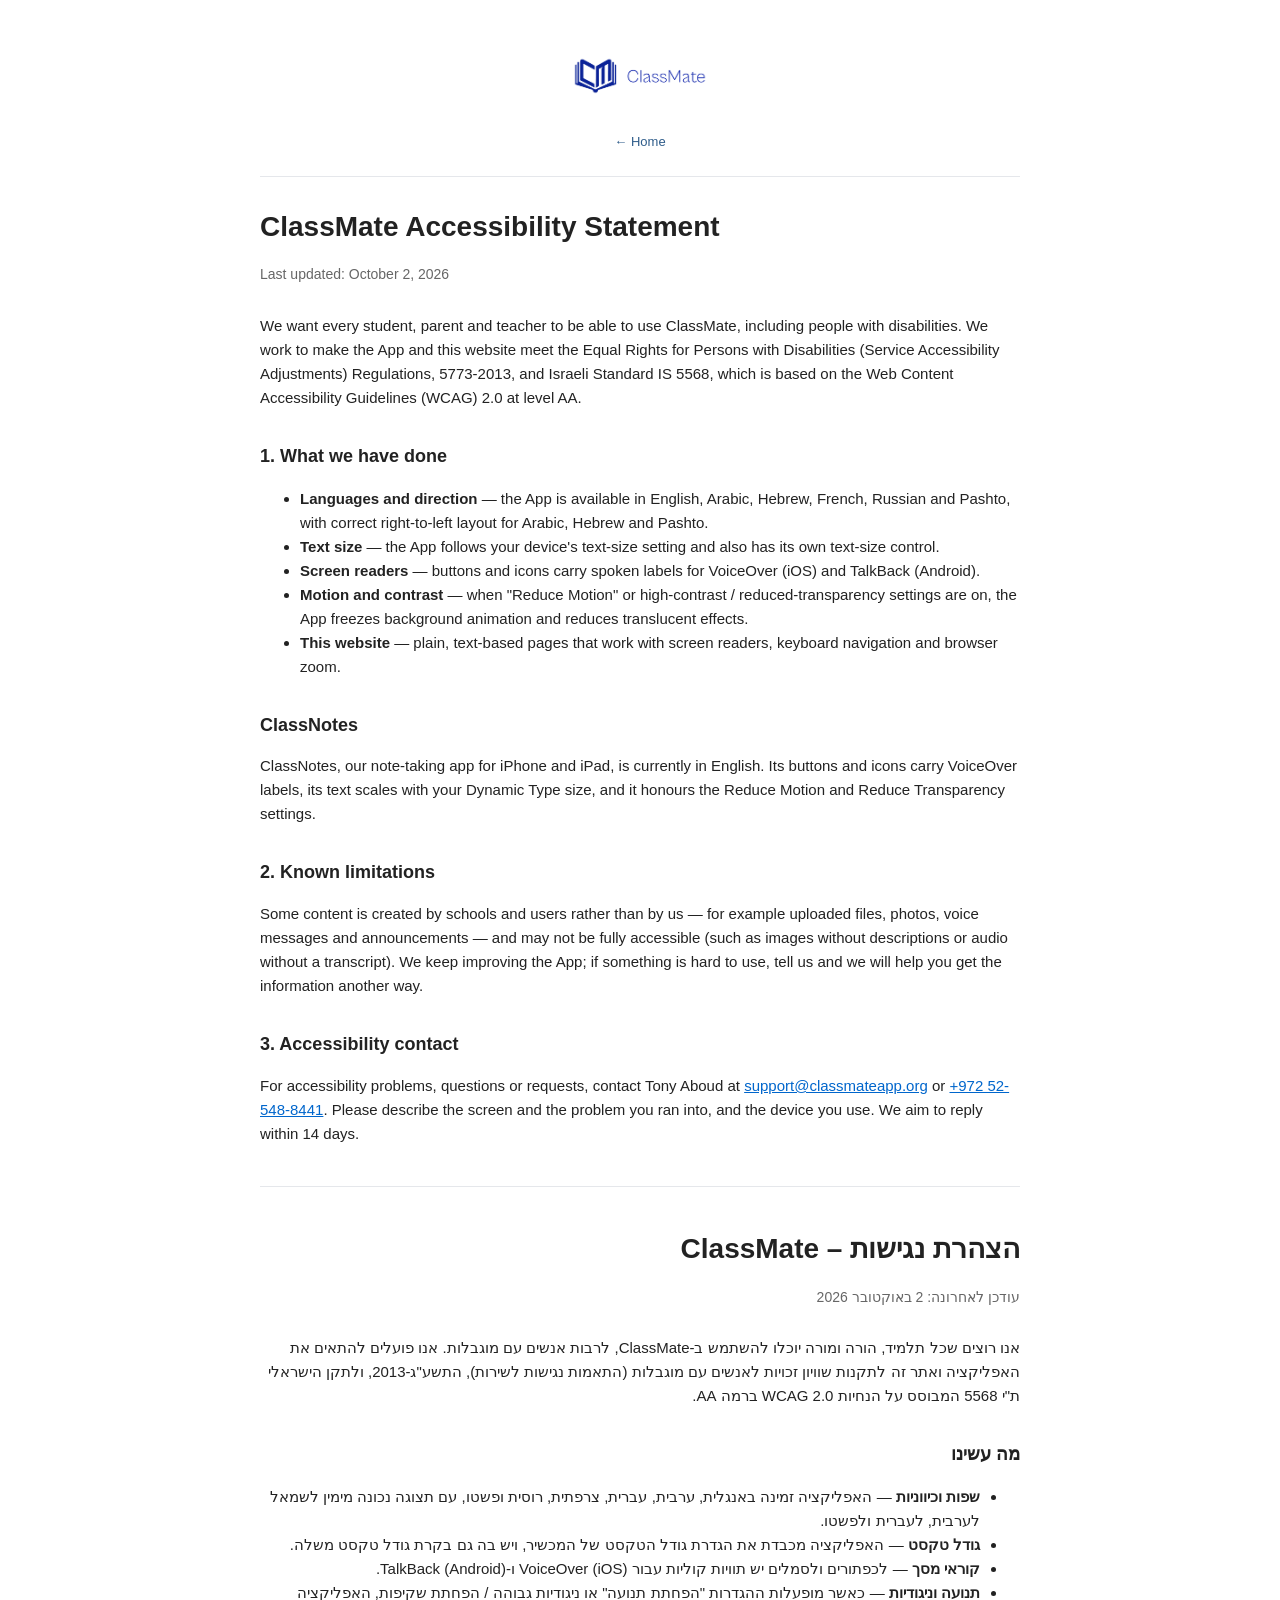
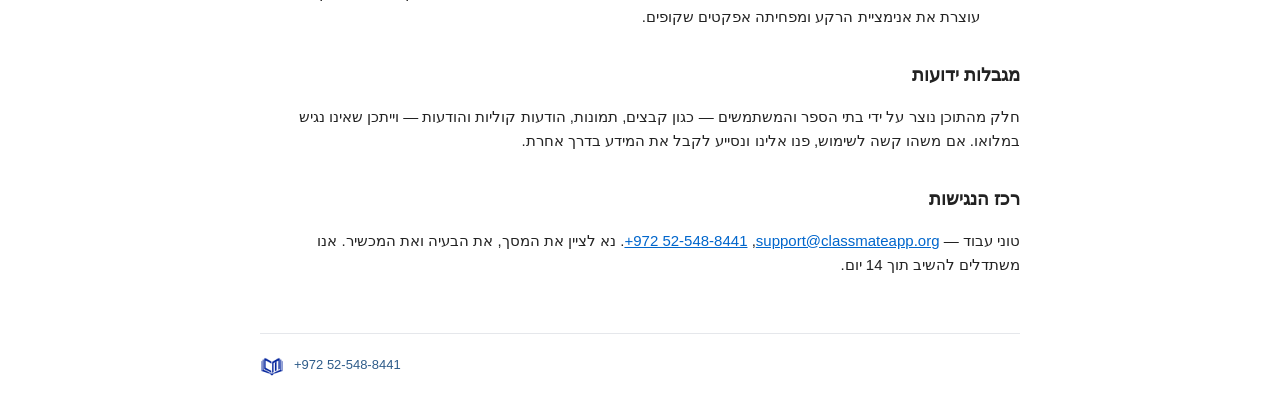
==== accessibility.html @ fc5b0567 "Add accessibility statement (English + Hebrew), link it from the landing page Co-Authored-By: Claude" ====
<!DOCTYPE html>
<html lang="en">
<head>
  <meta charset="utf-8">
  <meta name="viewport" content="width=device-width,initial-scale=1">
  <title>ClassMate — Accessibility Statement</title>
  <style>
    body { font-family: -apple-system, BlinkMacSystemFont, "Segoe UI", Helvetica, Arial, sans-serif; max-width: 760px; margin: 40px auto; padding: 0 20px; line-height: 1.6; color: #222; }
    .brand { text-align: center; margin-bottom: 28px; padding-bottom: 22px; border-bottom: 1px solid #e5e7eb; }
    .brand img.logo { display: block; margin: 0 auto 16px; max-height: 72px; max-width: 90%; height: auto; width: auto; }
    .brand a.home { font-size: 13px; color: #2E5C8A; text-decoration: none; }
    .brand a.home:hover { text-decoration: underline; }
    .site-footer { margin-top: 56px; padding-top: 20px; border-top: 1px solid #e5e7eb; display: flex; align-items: center; flex-wrap: wrap; gap: 10px; font-size: 13px; color: #666; }
    .site-footer .footer-icon { width: 24px; height: 24px; }
    .site-footer .sep { color: #c4c4c4; }
    .site-footer a { color: #2E5C8A; text-decoration: none; }
    .site-footer a:hover { text-decoration: underline; }
    h1 { font-size: 28px; margin-bottom: 6px; }
    h2 { font-size: 18px; margin-top: 32px; }
    .updated { color: #666; font-size: 14px; margin-bottom: 28px; }
    p, li { font-size: 15px; }
    a { color: #0066cc; }
    [lang="he"] { direction: rtl; text-align: right; }
    hr { border: 0; border-top: 1px solid #e5e7eb; margin: 40px 0; }
  </style>
</head>
<body>
<div class="brand">
  <img class="logo" src="logo-cm-v2.png" alt="ClassMate">
  <a class="home" href="index.html">← Home</a>
</div>
<h1>ClassMate Accessibility Statement</h1>
<p class="updated">Last updated: October 2, 2026</p>

<p>We want every student, parent and teacher to be able to use ClassMate, including people with disabilities. We work to make the App and this website meet the Equal Rights for Persons with Disabilities (Service Accessibility Adjustments) Regulations, 5773-2013, and Israeli Standard IS 5568, which is based on the Web Content Accessibility Guidelines (WCAG) 2.0 at level AA.</p>

<h2>1. What we have done</h2>
<ul>
  <li><strong>Languages and direction</strong> — the App is available in English, Arabic, Hebrew, French, Russian and Pashto, with correct right-to-left layout for Arabic, Hebrew and Pashto.</li>
  <li><strong>Text size</strong> — the App follows your device's text-size setting and also has its own text-size control.</li>
  <li><strong>Screen readers</strong> — buttons and icons carry spoken labels for VoiceOver (iOS) and TalkBack (Android).</li>
  <li><strong>Motion and contrast</strong> — when "Reduce Motion" or high-contrast / reduced-transparency settings are on, the App freezes background animation and reduces translucent effects.</li>
  <li><strong>This website</strong> — plain, text-based pages that work with screen readers, keyboard navigation and browser zoom.</li>
</ul>

<h2 id="classnotes">ClassNotes</h2>
<p>ClassNotes, our note-taking app for iPhone and iPad, is currently in English. Its buttons and icons carry VoiceOver labels, its text scales with your Dynamic Type size, and it honours the Reduce Motion and Reduce Transparency settings.</p>

<h2>2. Known limitations</h2>
<p>Some content is created by schools and users rather than by us — for example uploaded files, photos, voice messages and announcements — and may not be fully accessible (such as images without descriptions or audio without a transcript). We keep improving the App; if something is hard to use, tell us and we will help you get the information another way.</p>

<h2>3. Accessibility contact</h2>
<p>For accessibility problems, questions or requests, contact Tony Aboud at <a href="mailto:support@classmateapp.org">support@classmateapp.org</a> or <a href="tel:+972525488441">+972 52-548-8441</a>. Please describe the screen and the problem you ran into, and the device you use. We aim to reply within 14 days.</p>

<hr>

<div lang="he">
  <h1>הצהרת נגישות – ClassMate</h1>
  <p class="updated">עודכן לאחרונה: 2 באוקטובר 2026</p>
  <p>אנו רוצים שכל תלמיד, הורה ומורה יוכלו להשתמש ב-ClassMate, לרבות אנשים עם מוגבלות. אנו פועלים להתאים את האפליקציה ואתר זה לתקנות שוויון זכויות לאנשים עם מוגבלות (התאמות נגישות לשירות), התשע"ג-2013, ולתקן הישראלי ת"י 5568 המבוסס על הנחיות WCAG 2.0 ברמה AA.</p>
  <h2>מה עשינו</h2>
  <ul>
    <li><strong>שפות וכיווניות</strong> — האפליקציה זמינה באנגלית, ערבית, עברית, צרפתית, רוסית ופשטו, עם תצוגה נכונה מימין לשמאל לערבית, לעברית ולפשטו.</li>
    <li><strong>גודל טקסט</strong> — האפליקציה מכבדת את הגדרת גודל הטקסט של המכשיר, ויש בה גם בקרת גודל טקסט משלה.</li>
    <li><strong>קוראי מסך</strong> — לכפתורים ולסמלים יש תוויות קוליות עבור VoiceOver (iOS) ו-TalkBack (Android).</li>
    <li><strong>תנועה וניגודיות</strong> — כאשר מופעלות ההגדרות "הפחתת תנועה" או ניגודיות גבוהה / הפחתת שקיפות, האפליקציה עוצרת את אנימציית הרקע ומפחיתה אפקטים שקופים.</li>
  </ul>
  <h2>מגבלות ידועות</h2>
  <p>חלק מהתוכן נוצר על ידי בתי הספר והמשתמשים — כגון קבצים, תמונות, הודעות קוליות והודעות — וייתכן שאינו נגיש במלואו. אם משהו קשה לשימוש, פנו אלינו ונסייע לקבל את המידע בדרך אחרת.</p>
  <h2>רכז הנגישות</h2>
  <p>טוני עבוד — <a href="mailto:support@classmateapp.org">support@classmateapp.org</a>, <a href="tel:+972525488441" dir="ltr">+972 52-548-8441</a>. נא לציין את המסך, את הבעיה ואת המכשיר. אנו משתדלים להשיב תוך 14 יום.</p>
</div>

<footer class="site-footer">
  <img src="icon-cm-v2.png" alt="" class="footer-icon">
  <a href="tel:+972525488441">+972 52-548-8441</a>
</footer>
</body>
</html>
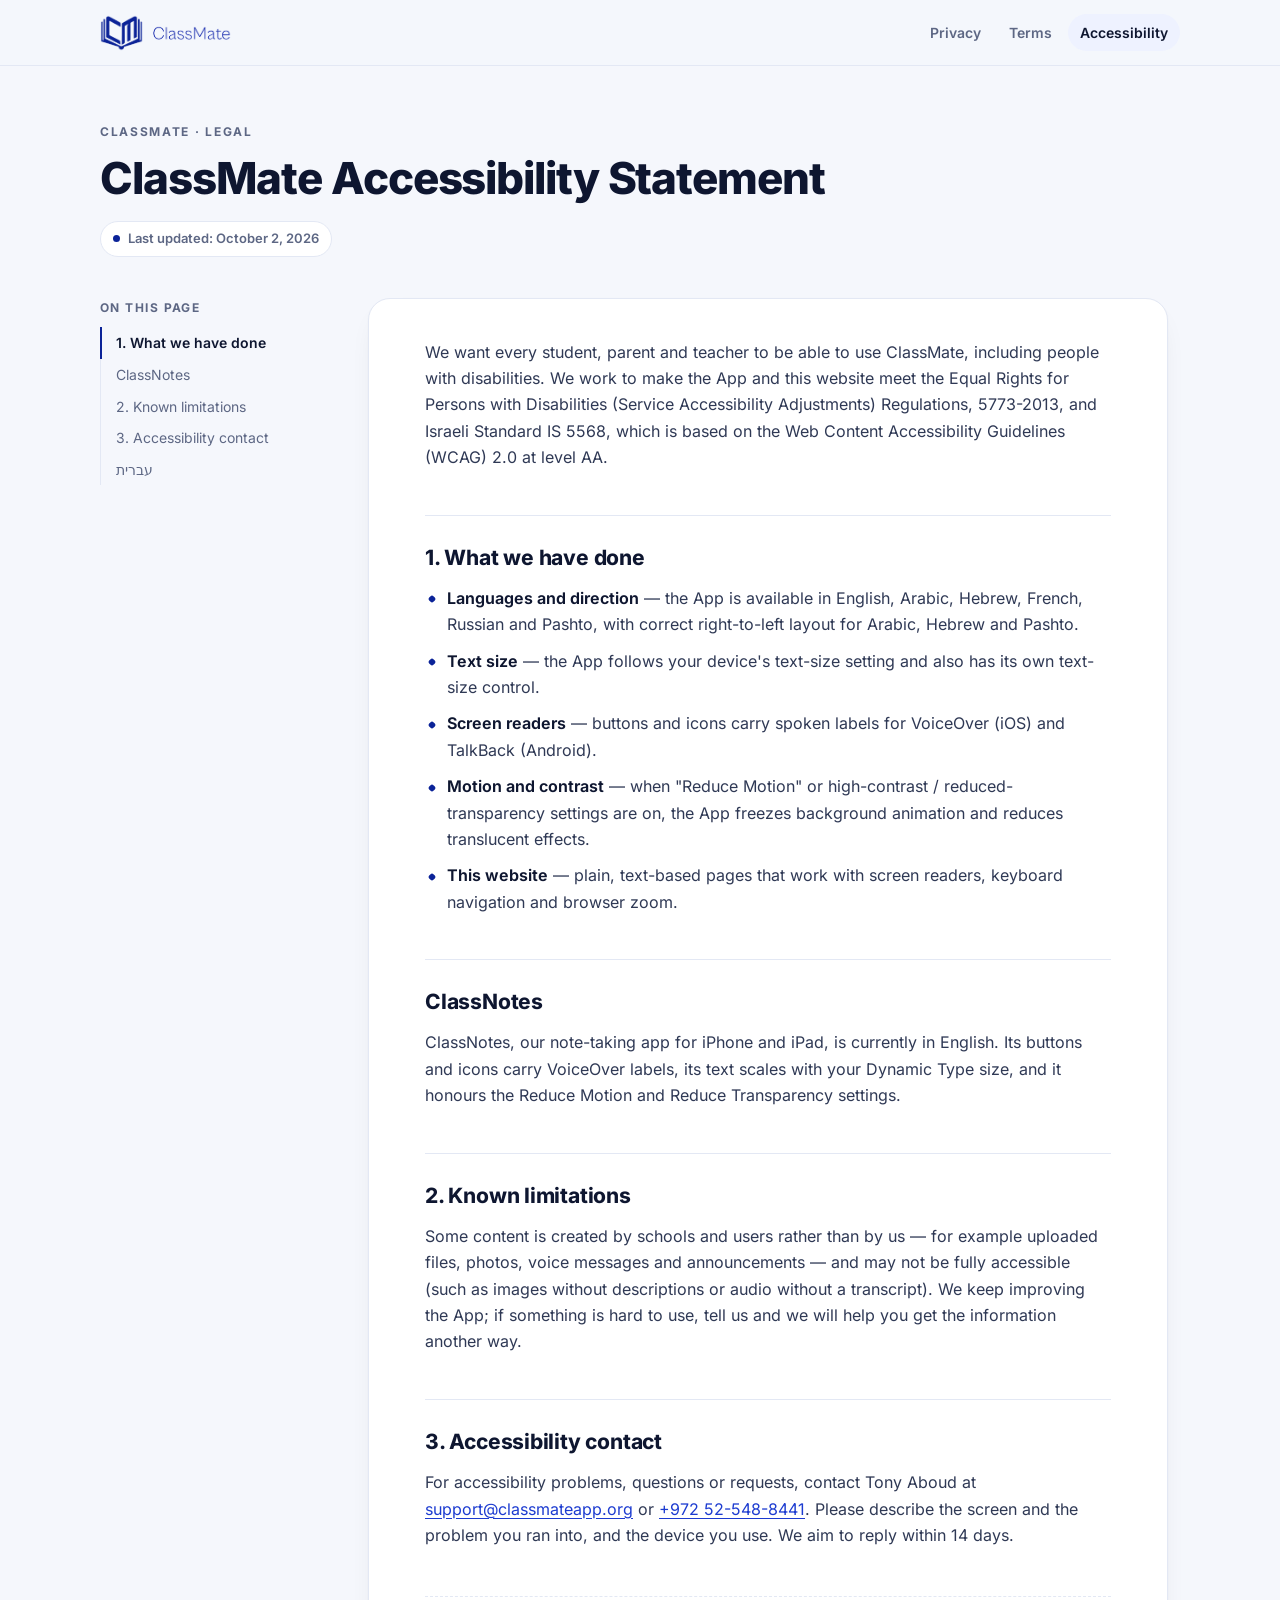
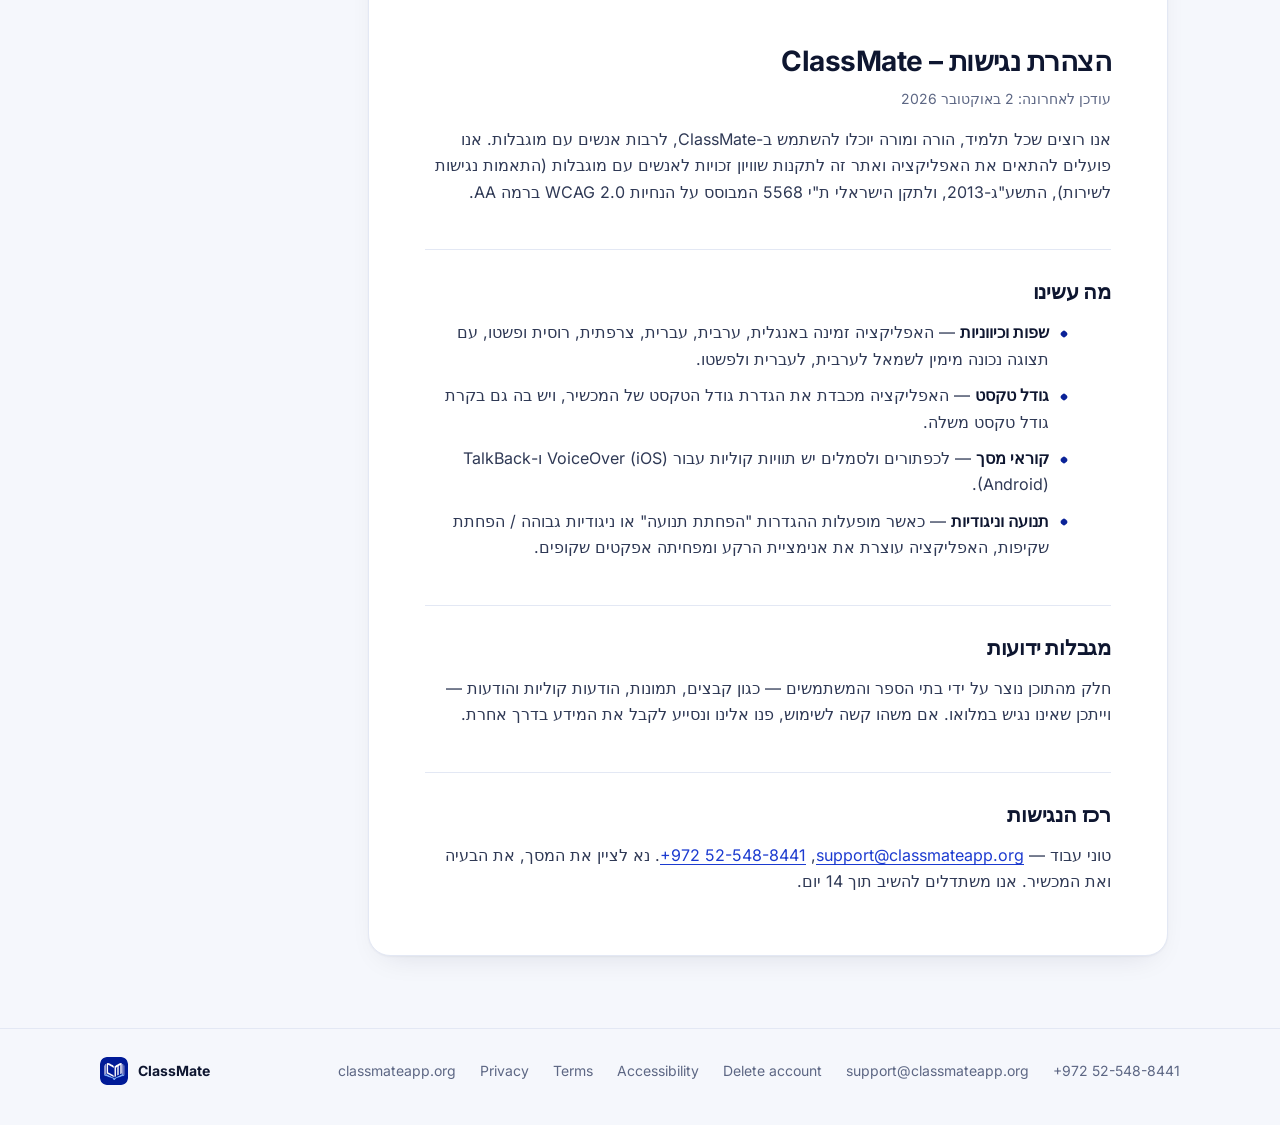
==== commit 5cab8240: "Redesign legal pages; support@classmateapp.org as the only contact Shared site.css/site.js shell (In" ====
--- a/accessibility.html
+++ b/accessibility.html
@@ -3,35 +3,35 @@
 <head>
   <meta charset="utf-8">
   <meta name="viewport" content="width=device-width,initial-scale=1">
-  <title>ClassMate — Accessibility Statement</title>
-  <style>
-    body { font-family: -apple-system, BlinkMacSystemFont, "Segoe UI", Helvetica, Arial, sans-serif; max-width: 760px; margin: 40px auto; padding: 0 20px; line-height: 1.6; color: #222; }
-    .brand { text-align: center; margin-bottom: 28px; padding-bottom: 22px; border-bottom: 1px solid #e5e7eb; }
-    .brand img.logo { display: block; margin: 0 auto 16px; max-height: 72px; max-width: 90%; height: auto; width: auto; }
-    .brand a.home { font-size: 13px; color: #2E5C8A; text-decoration: none; }
-    .brand a.home:hover { text-decoration: underline; }
-    .site-footer { margin-top: 56px; padding-top: 20px; border-top: 1px solid #e5e7eb; display: flex; align-items: center; flex-wrap: wrap; gap: 10px; font-size: 13px; color: #666; }
-    .site-footer .footer-icon { width: 24px; height: 24px; }
-    .site-footer .sep { color: #c4c4c4; }
-    .site-footer a { color: #2E5C8A; text-decoration: none; }
-    .site-footer a:hover { text-decoration: underline; }
-    h1 { font-size: 28px; margin-bottom: 6px; }
-    h2 { font-size: 18px; margin-top: 32px; }
-    .updated { color: #666; font-size: 14px; margin-bottom: 28px; }
-    p, li { font-size: 15px; }
-    a { color: #0066cc; }
-    [lang="he"] { direction: rtl; text-align: right; }
-    hr { border: 0; border-top: 1px solid #e5e7eb; margin: 40px 0; }
-  </style>
+  <title>ClassMate Accessibility Statement · ClassMate</title>
+  <meta name="description" content="How ClassMate works to be usable by everyone, and how to reach our accessibility contact.">
+  <meta name="theme-color" content="#f5f7fc" media="(prefers-color-scheme: light)">
+  <meta name="theme-color" content="#080d1e" media="(prefers-color-scheme: dark)">
+  <link rel="icon" href="app-icon.png">
+  <link rel="apple-touch-icon" href="app-icon.png">
+  <link rel="stylesheet" href="site.css">
 </head>
 <body>
-<div class="brand">
-  <img class="logo" src="logo-cm-v2.png" alt="ClassMate">
-  <a class="home" href="index.html">← Home</a>
-</div>
-<h1>ClassMate Accessibility Statement</h1>
-<p class="updated">Last updated: October 2, 2026</p>
-
+<header class="bar">
+  <div class="bar-in">
+    <a class="wordmark" href="index.html" aria-label="ClassMate legal home">
+      <img class="on-light" src="logo-wordmark.png" alt="ClassMate" width="131" height="36">
+      <img class="on-dark" src="logo-wordmark-dark.png" alt="ClassMate" width="131" height="36">
+    </a>
+    <nav aria-label="Legal pages"><a href="privacy.html">Privacy</a><a href="terms.html">Terms</a><a href="accessibility.html" aria-current="page">Accessibility</a></nav>
+  </div>
+</header>
+<main class="wrap">
+  <div class="doc-head">
+    <p class="eyebrow">ClassMate · Legal</p>
+    <h1>ClassMate Accessibility Statement</h1>
+    <p class="stamp">Last updated: October 2, 2026</p>
+  </div>
+  <div class="layout">
+    <aside class="toc" hidden><p>On this page</p></aside>
+    <div>
+      <details class="toc-m" hidden><summary>On this page</summary></details>
+      <article>
 <p>We want every student, parent and teacher to be able to use ClassMate, including people with disabilities. We work to make the App and this website meet the Equal Rights for Persons with Disabilities (Service Accessibility Adjustments) Regulations, 5773-2013, and Israeli Standard IS 5568, which is based on the Web Content Accessibility Guidelines (WCAG) 2.0 at level AA.</p>
 
 <h2>1. What we have done</h2>
@@ -70,10 +70,22 @@
   <h2>רכז הנגישות</h2>
   <p>טוני עבוד — <a href="mailto:support@classmateapp.org">support@classmateapp.org</a>, <a href="tel:+972525488441" dir="ltr">+972 52-548-8441</a>. נא לציין את המסך, את הבעיה ואת המכשיר. אנו משתדלים להשיב תוך 14 יום.</p>
 </div>
-
-<footer class="site-footer">
-  <img src="icon-cm-v2.png" alt="" class="footer-icon">
-  <a href="tel:+972525488441">+972 52-548-8441</a>
+      </article>
+    </div>
+  </div>
+</main>
+<footer class="foot">
+  <div class="foot-in">
+    <span class="foot-brand"><img src="app-icon.png" alt="" width="28" height="28">ClassMate</span>
+    <a href="https://classmateapp.org/">classmateapp.org</a>
+    <a href="privacy.html">Privacy</a>
+    <a href="terms.html">Terms</a>
+    <a href="accessibility.html">Accessibility</a>
+    <a href="delete-account.html">Delete account</a>
+    <a href="mailto:support@classmateapp.org">support@classmateapp.org</a>
+    <a href="tel:+972525488441" dir="ltr">+972 52-548-8441</a>
+  </div>
 </footer>
+<script src="site.js" defer></script>
 </body>
 </html>
--- a/site.css
+++ b/site.css
@@ -0,0 +1,236 @@
+/* ClassMate legal pages. Inter is self-hosted (SIL OFL 1.1, see fonts/OFL-Inter.txt). */
+@font-face {
+  font-family: 'Inter';
+  font-style: normal;
+  font-display: swap;
+  font-weight: 100 900;
+  src: url('fonts/inter-latin-ext-wght-normal.woff2') format('woff2');
+  unicode-range: U+0100-02BA,U+02BD-02C5,U+02C7-02CC,U+02CE-02D7,U+02DD-02FF,U+0304,U+0308,U+0329,U+1D00-1DBF,U+1E00-1E9F,U+1EF2-1EFF,U+2020,U+20A0-20AB,U+20AD-20C0,U+2113,U+2C60-2C7F,U+A720-A7FF;
+}
+@font-face {
+  font-family: 'Inter';
+  font-style: normal;
+  font-display: swap;
+  font-weight: 100 900;
+  src: url('fonts/inter-latin-wght-normal.woff2') format('woff2');
+  unicode-range: U+0000-00FF,U+0131,U+0152-0153,U+02BB-02BC,U+02C6,U+02DA,U+02DC,U+0304,U+0308,U+0329,U+2000-206F,U+20AC,U+2122,U+2191,U+2193,U+2212,U+2215,U+FEFF,U+FFFD;
+}
+
+:root {
+  color-scheme: light dark;
+  --paper: #f5f7fc;
+  --surface: #ffffff;
+  --ink: #0e1630;
+  --body: #2f3955;
+  --muted: #5d6784;
+  --line: #e3e8f4;
+  --brand: #0b2398;
+  --brand-ink: #ffffff;
+  --link: #1c3bd0;
+  --tint: #eef2ff;
+  --tint-line: #d5ddfb;
+  --focus: #83b5fe;
+  --shadow: 0 1px 2px rgba(14, 22, 48, .04), 0 12px 32px -16px rgba(14, 22, 48, .14);
+}
+@media (prefers-color-scheme: dark) {
+  :root:not([data-theme="light"]) {
+    --paper: #080d1e;
+    --surface: #0f172e;
+    --ink: #edf1fc;
+    --body: #c3cbe0;
+    --muted: #8e99b8;
+    --line: #1f2a48;
+    --brand: #83b5fe;
+    --brand-ink: #071447;
+    --link: #93bfff;
+    --tint: #121f45;
+    --tint-line: #24366c;
+    --focus: #83b5fe;
+    --shadow: 0 1px 2px rgba(0, 0, 0, .3), 0 16px 40px -18px rgba(0, 0, 0, .7);
+  }
+}
+:root[data-theme="dark"] {
+  --paper: #080d1e;
+  --surface: #0f172e;
+  --ink: #edf1fc;
+  --body: #c3cbe0;
+  --muted: #8e99b8;
+  --line: #1f2a48;
+  --brand: #83b5fe;
+  --brand-ink: #071447;
+  --link: #93bfff;
+  --tint: #121f45;
+  --tint-line: #24366c;
+  --focus: #83b5fe;
+  --shadow: 0 1px 2px rgba(0, 0, 0, .3), 0 16px 40px -18px rgba(0, 0, 0, .7);
+}
+
+* { box-sizing: border-box; }
+html { -webkit-text-size-adjust: 100%; scroll-padding-top: 88px; }
+body {
+  margin: 0;
+  background: var(--paper);
+  color: var(--body);
+  font: 16px/1.65 'Inter', -apple-system, BlinkMacSystemFont, 'Segoe UI', Helvetica, Arial, sans-serif;
+  -webkit-font-smoothing: antialiased;
+}
+a { color: var(--link); text-underline-offset: 3px; text-decoration-thickness: 1px; }
+a:hover { text-decoration-thickness: 2px; }
+:focus-visible { outline: 3px solid var(--focus); outline-offset: 2px; border-radius: 6px; }
+img { max-width: 100%; }
+
+/* ── Top bar ── */
+.bar {
+  position: sticky; top: 0; z-index: 10;
+  background: color-mix(in srgb, var(--paper) 82%, transparent);
+  -webkit-backdrop-filter: saturate(180%) blur(18px);
+  backdrop-filter: saturate(180%) blur(18px);
+  border-bottom: 1px solid var(--line);
+}
+.bar-in {
+  max-width: 1120px; margin: 0 auto; padding: 14px 20px;
+  display: flex; align-items: center; justify-content: space-between; gap: 16px;
+}
+.wordmark { display: block; line-height: 0; }
+.wordmark img { height: 36px; width: auto; }
+.bar nav { display: flex; gap: 4px; flex-wrap: wrap; justify-content: flex-end; }
+.bar nav a {
+  color: var(--muted); text-decoration: none; font-size: 14px; font-weight: 600;
+  padding: 7px 12px; border-radius: 999px;
+}
+.bar nav a:hover { color: var(--ink); background: var(--tint); }
+.bar nav a[aria-current="page"] { color: var(--ink); background: var(--tint); }
+
+/* ── Document ── */
+.wrap { max-width: 1120px; margin: 0 auto; padding: 0 20px; }
+.doc-head { padding: 56px 0 28px; max-width: 760px; }
+.eyebrow {
+  font-size: 12px; font-weight: 700; letter-spacing: .14em; text-transform: uppercase;
+  color: var(--muted); margin: 0 0 12px;
+}
+.doc-head h1 {
+  color: var(--ink); margin: 0; font-weight: 800;
+  font-size: clamp(30px, 4.6vw, 44px); line-height: 1.12; letter-spacing: -.025em;
+  text-wrap: balance;
+}
+.stamp {
+  display: inline-flex; align-items: center; gap: 8px; margin-top: 18px;
+  font-size: 13px; font-weight: 600; color: var(--muted);
+  background: var(--surface); border: 1px solid var(--line);
+  padding: 6px 12px; border-radius: 999px;
+}
+.stamp::before { content: ""; width: 7px; height: 7px; border-radius: 50%; background: var(--brand); }
+
+.layout { display: grid; grid-template-columns: 220px minmax(0, 1fr); gap: 48px; align-items: start; padding-bottom: 72px; }
+.toc { position: sticky; top: 92px; font-size: 14px; }
+.toc p { margin: 0 0 10px; font-size: 12px; font-weight: 700; letter-spacing: .12em; text-transform: uppercase; color: var(--muted); }
+.toc ol { list-style: none; margin: 0; padding: 0; border-left: 1px solid var(--line); }
+.toc a {
+  display: block; padding: 6px 0 6px 14px; margin-left: -1px;
+  color: var(--muted); text-decoration: none; border-left: 2px solid transparent; line-height: 1.4;
+}
+.toc a:hover { color: var(--ink); }
+.toc a.on { color: var(--ink); border-left-color: var(--brand); font-weight: 600; }
+.toc-m { display: none; }
+
+article {
+  background: var(--surface); border: 1px solid var(--line); border-radius: 22px;
+  box-shadow: var(--shadow); padding: 40px clamp(20px, 5vw, 56px) 44px; max-width: 800px;
+}
+article > :first-child { margin-top: 0; }
+article p, article li { max-width: 68ch; }
+article p { margin: 0 0 16px; }
+article h2 {
+  color: var(--ink); font-size: 21px; line-height: 1.3; letter-spacing: -.01em; font-weight: 750;
+  margin: 44px 0 14px; padding-top: 28px; border-top: 1px solid var(--line);
+  text-wrap: balance;
+}
+article h1 { color: var(--ink); font-size: 28px; letter-spacing: -.02em; line-height: 1.2; margin: 0 0 8px; }
+article ul { margin: 0 0 18px; padding-left: 0; list-style: none; }
+article li { position: relative; padding-left: 22px; margin: 0 0 10px; }
+article li::before {
+  content: ""; position: absolute; left: 4px; top: .72em;
+  width: 6px; height: 6px; border-radius: 2px; background: var(--brand); transform: rotate(45deg);
+}
+article strong { color: var(--ink); font-weight: 650; }
+article code {
+  font: 600 13.5px/1 ui-monospace, SFMono-Regular, Menlo, monospace;
+  background: var(--tint); border: 1px solid var(--tint-line); color: var(--ink);
+  padding: 3px 7px; border-radius: 7px;
+}
+article .updated { display: none; } /* shown in the page header instead */
+article hr { border: 0; border-top: 1px dashed var(--line); margin: 48px 0; }
+.note {
+  background: var(--tint); border: 1px solid var(--tint-line); color: var(--ink);
+  border-radius: 16px; padding: 16px 18px; margin: 0 0 20px; max-width: 68ch;
+}
+[lang="he"] { direction: rtl; text-align: right; }
+[lang="he"] li { padding-left: 0; padding-right: 22px; }
+[lang="he"] li::before { left: auto; right: 4px; }
+[lang="he"] .updated { display: block; color: var(--muted); font-size: 14px; }
+
+/* ── Index cards ── */
+.cards { display: grid; grid-template-columns: repeat(2, minmax(0, 1fr)); gap: 16px; padding-bottom: 72px; max-width: 880px; }
+.card {
+  display: flex; gap: 16px; align-items: flex-start; text-decoration: none; color: var(--body);
+  background: var(--surface); border: 1px solid var(--line); border-radius: 22px; padding: 22px;
+  box-shadow: var(--shadow); transition: transform .18s ease, border-color .18s ease;
+}
+.card:hover { transform: translateY(-2px); border-color: var(--tint-line); }
+.card .ic {
+  flex: none; width: 44px; height: 44px; border-radius: 14px; display: grid; place-items: center;
+  background: var(--tint); color: var(--brand);
+}
+.card .ic svg { width: 22px; height: 22px; }
+.card b { display: block; color: var(--ink); font-size: 17px; margin-bottom: 4px; letter-spacing: -.01em; }
+.card span { font-size: 14.5px; color: var(--muted); line-height: 1.5; }
+
+/* ── Footer ── */
+footer.foot { border-top: 1px solid var(--line); }
+.foot-in {
+  max-width: 1120px; margin: 0 auto; padding: 28px 20px 40px;
+  display: flex; flex-wrap: wrap; align-items: center; gap: 14px 24px; font-size: 14px; color: var(--muted);
+}
+.foot-brand { display: flex; align-items: center; gap: 10px; color: var(--ink); font-weight: 700; margin-right: auto; }
+.foot-brand img { width: 28px; height: 28px; border-radius: 7px; }
+.foot a { color: var(--muted); text-decoration: none; }
+.foot a:hover { color: var(--ink); }
+
+/* Light/dark logo swap */
+.on-dark { display: none !important; }
+@media (prefers-color-scheme: dark) {
+  :root:not([data-theme="light"]) .on-light { display: none !important; }
+  :root:not([data-theme="light"]) .on-dark { display: block !important; }
+}
+:root[data-theme="dark"] .on-light { display: none !important; }
+:root[data-theme="dark"] .on-dark { display: block !important; }
+
+@media (max-width: 900px) {
+  .layout { grid-template-columns: minmax(0, 1fr); gap: 16px; }
+  .toc { display: none; }
+  .toc-m {
+    display: block; background: var(--surface); border: 1px solid var(--line); border-radius: 16px;
+    padding: 2px 16px; font-size: 15px; margin-bottom: 12px;
+  }
+  .toc-m summary { cursor: pointer; padding: 12px 0; font-weight: 650; color: var(--ink); }
+  .toc-m ol { margin: 0 0 12px; padding-left: 20px; }
+  .toc-m li { padding: 4px 0; }
+  .toc-m a { color: var(--body); text-decoration: none; }
+}
+@media (max-width: 640px) {
+  .bar-in { padding: 12px 16px; }
+  .wordmark img { height: 30px; }
+  .bar nav a { padding: 6px 9px; font-size: 13px; }
+  .wrap { padding: 0 16px; }
+  .doc-head { padding: 36px 0 22px; }
+  article { border-radius: 18px; padding: 26px 18px 30px; }
+  .cards { grid-template-columns: minmax(0, 1fr); }
+  .foot-in { padding: 24px 16px 32px; }
+}
+@media (prefers-reduced-motion: reduce) { * { transition: none !important; scroll-behavior: auto !important; } }
+@media print {
+  .bar, .toc, .toc-m, footer.foot { display: none; }
+  body { background: #fff; color: #000; }
+  article { border: 0; box-shadow: none; padding: 0; }
+}
+.toc[hidden], .toc-m[hidden] { display: none !important; }
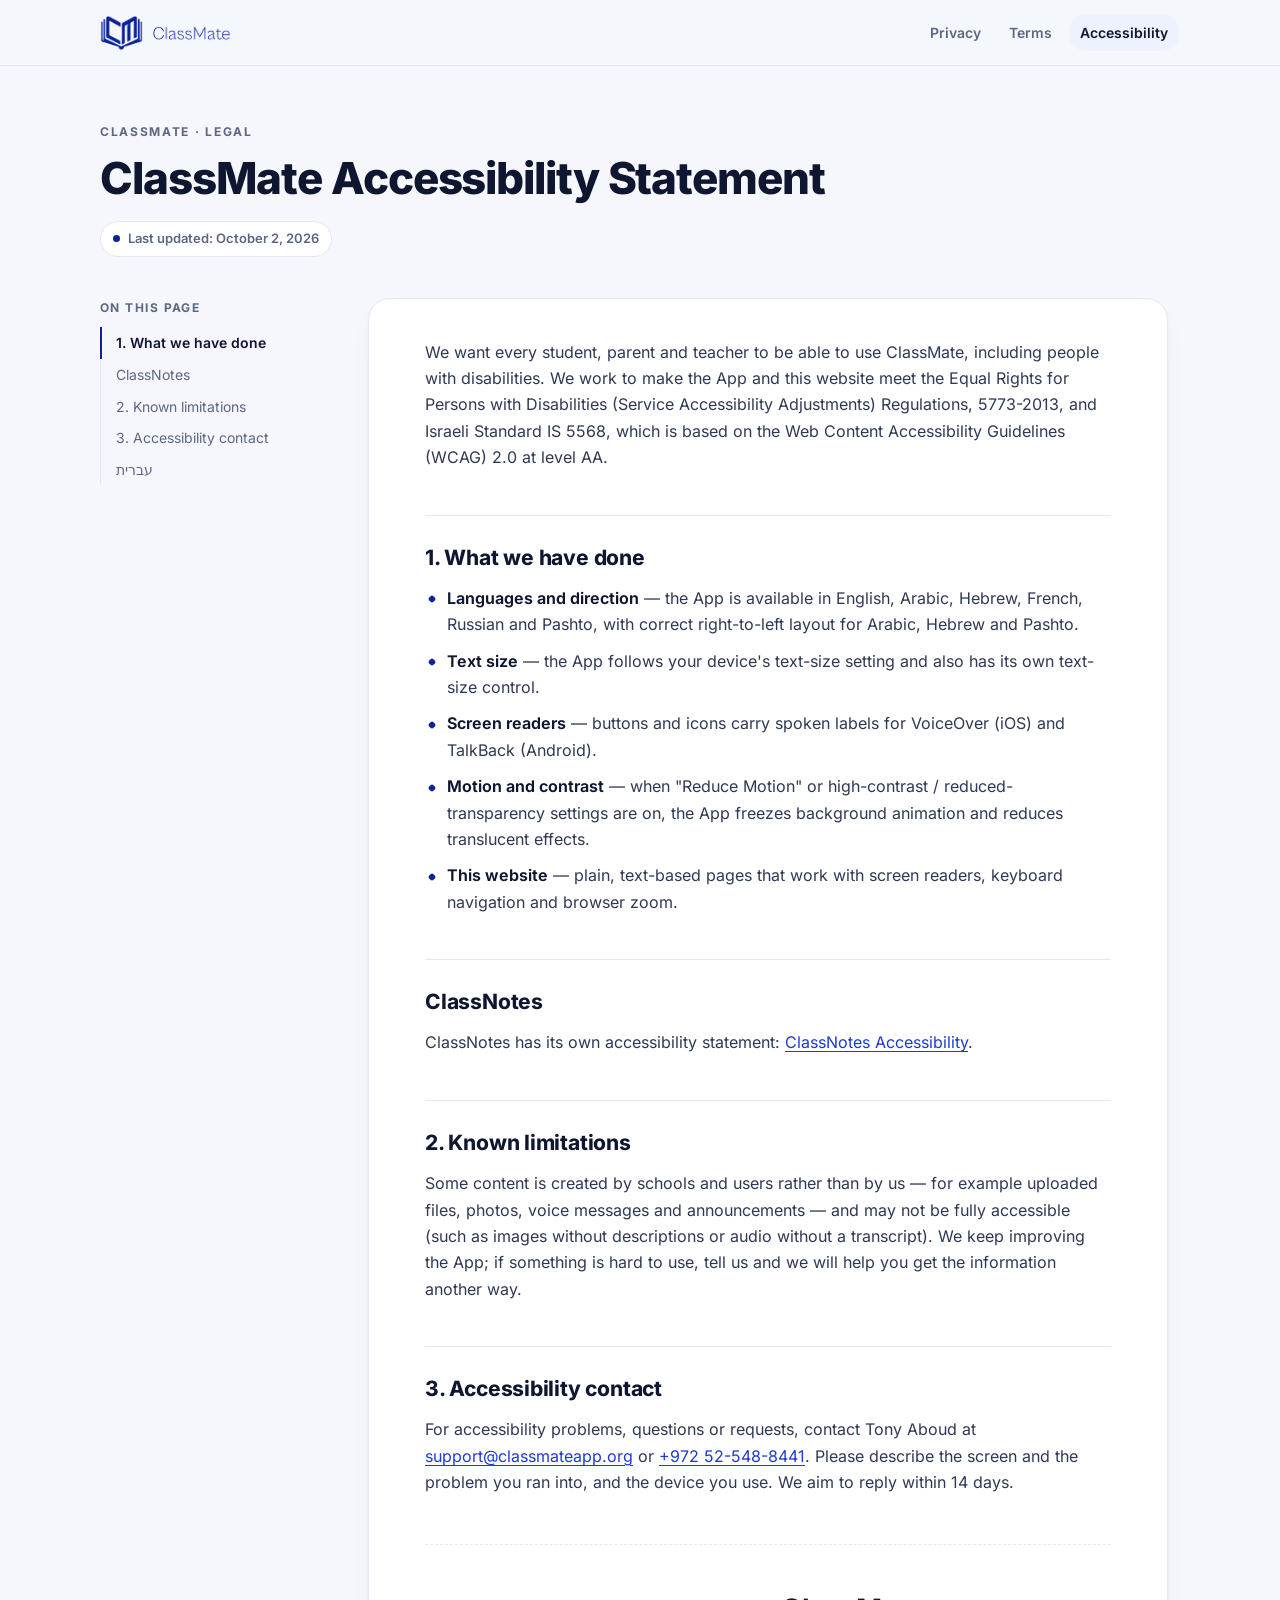
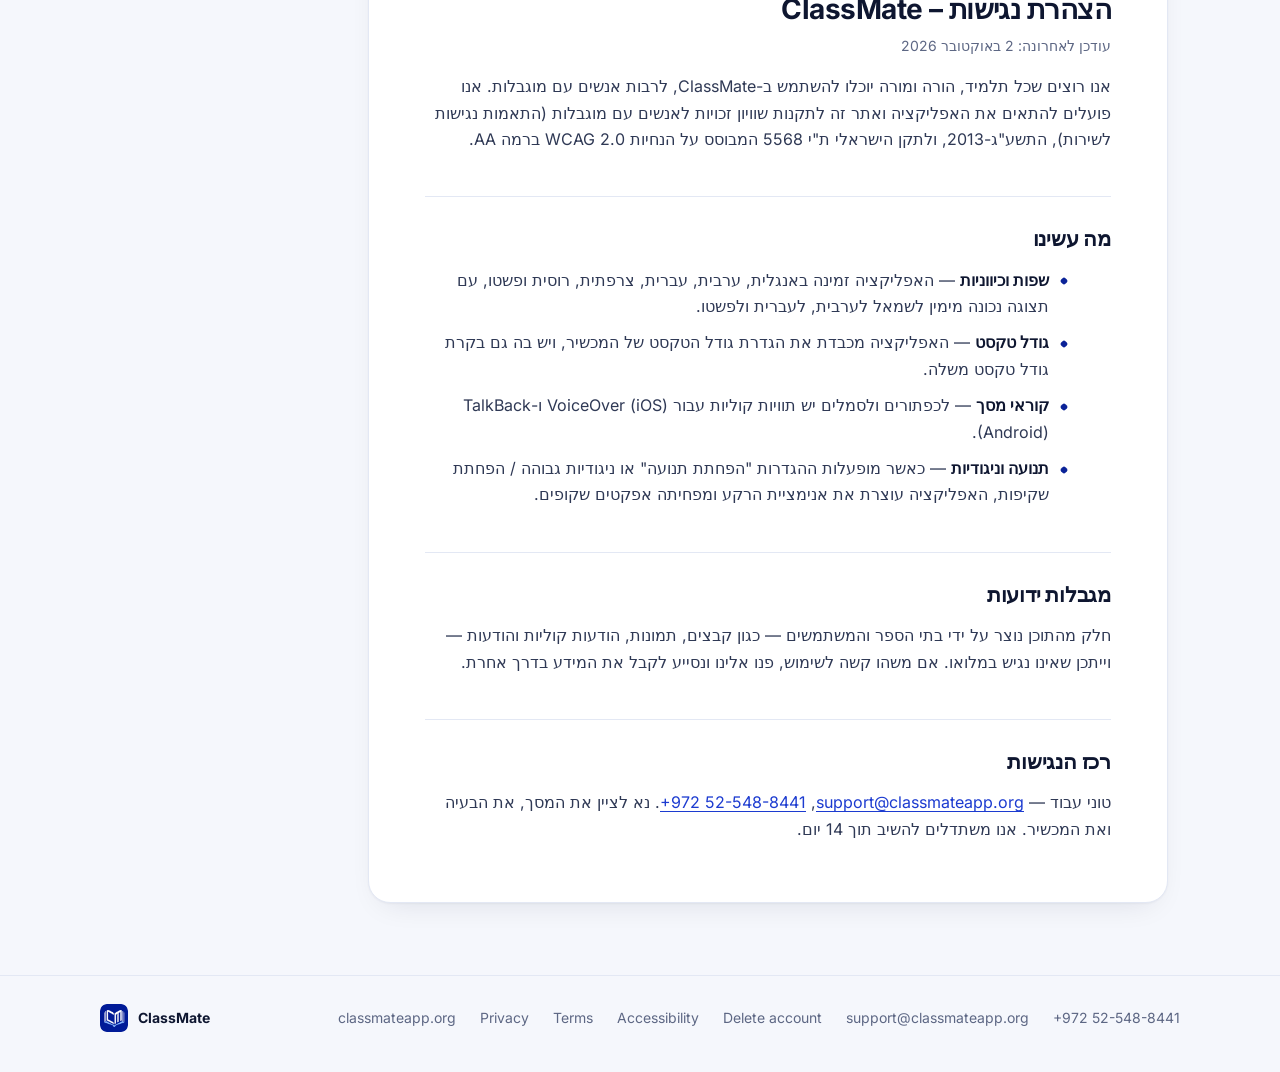
==== commit fd5c170d: "ClassNotes has its own policy and accessibility statement now — point to them Co-Authored-By: Claude" ====
--- a/accessibility.html
+++ b/accessibility.html
@@ -44,7 +44,7 @@
 </ul>
 
 <h2 id="classnotes">ClassNotes</h2>
-<p>ClassNotes, our note-taking app for iPhone and iPad, is currently in English. Its buttons and icons carry VoiceOver labels, its text scales with your Dynamic Type size, and it honours the Reduce Motion and Reduce Transparency settings.</p>
+<p>ClassNotes has its own accessibility statement: <a href="https://tony11-dot.github.io/classnotes/accessibility.html">ClassNotes Accessibility</a>.</p>
 
 <h2>2. Known limitations</h2>
 <p>Some content is created by schools and users rather than by us — for example uploaded files, photos, voice messages and announcements — and may not be fully accessible (such as images without descriptions or audio without a transcript). We keep improving the App; if something is hard to use, tell us and we will help you get the information another way.</p>
